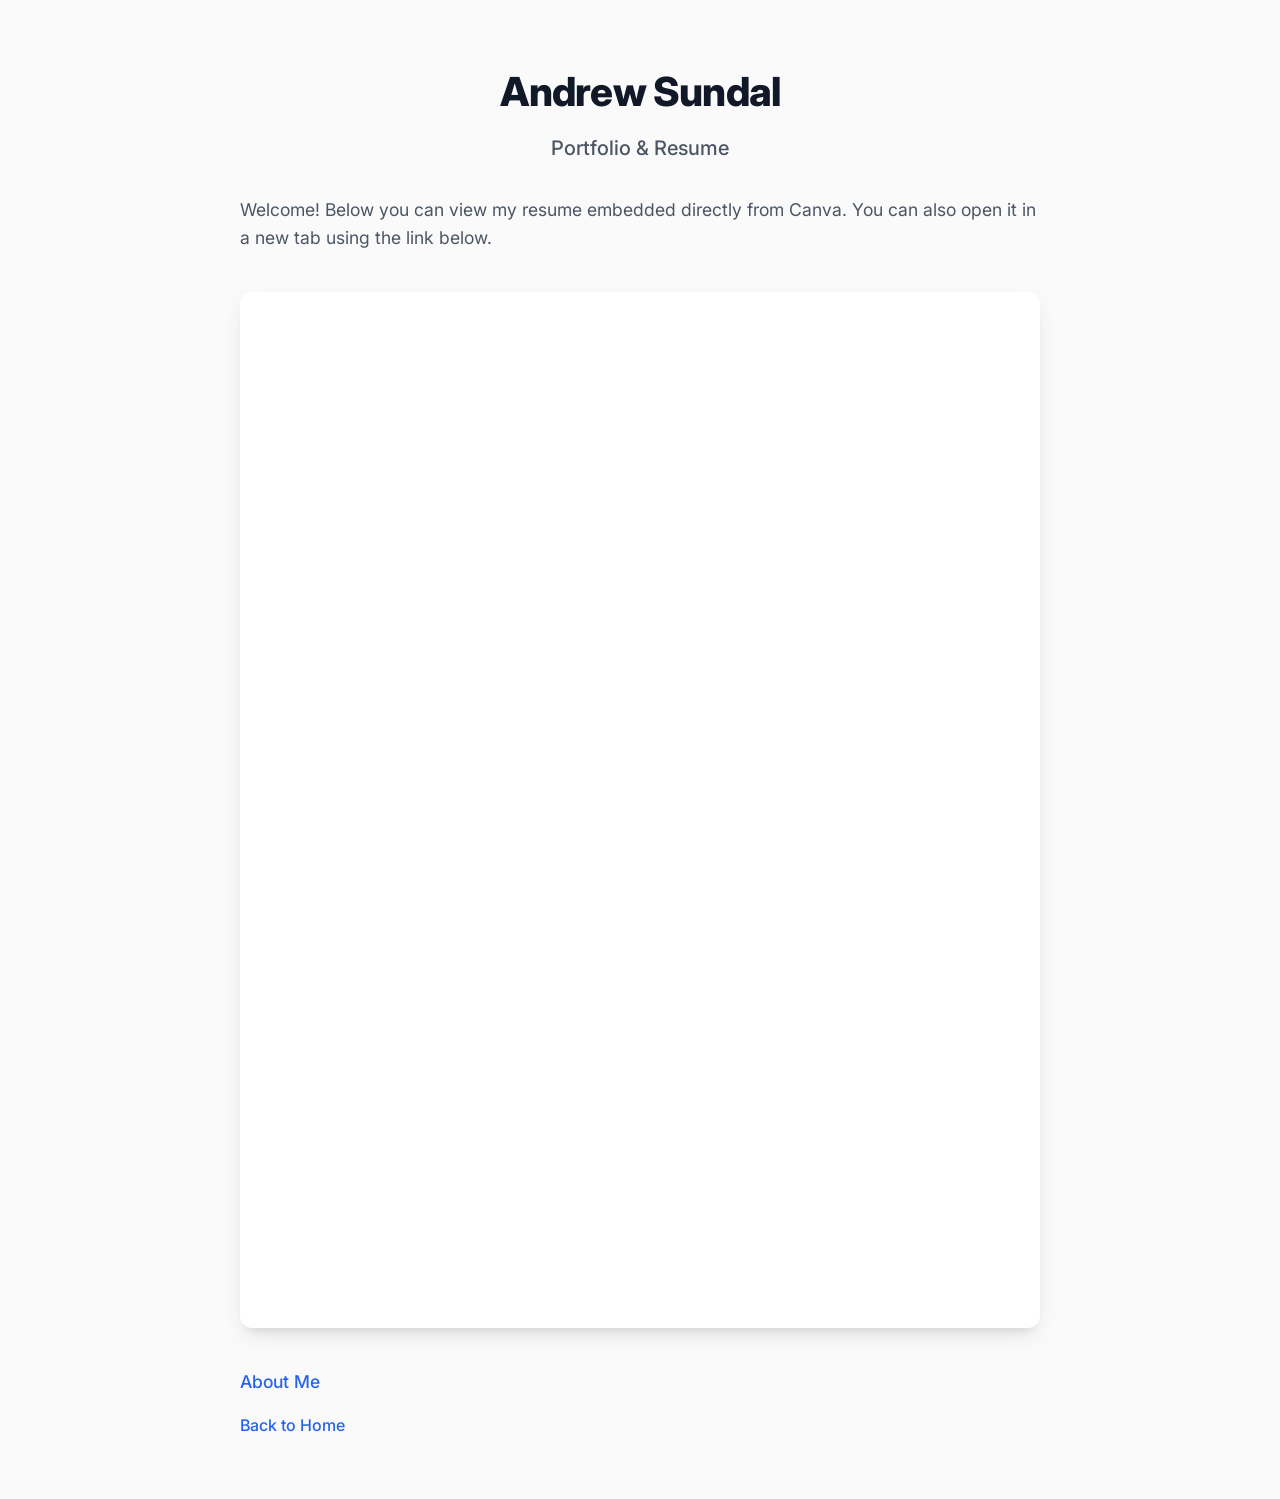
==== index.html @ 56c09aaf "Antigravity 1 Antigravity update 1" ====
<!DOCTYPE html>
<html lang="en">

<head>
  <meta charset="UTF-8">
  <meta name="viewport" content="width=device-width, initial-scale=1.0">
  <title>Andrew Sundal — Portfolio & Resume</title>
  <link rel="stylesheet" href="styles.css">
</head>

<body>
  <h1>Andrew Sundal</h1>
  <h2>Portfolio & Resume</h2>
  <p>Welcome! Below you can view my resume embedded directly from Canva. You can also open it in a new tab using the
    link below.</p>

  <div class="embed-container">
    <iframe loading="lazy" src="https://www.canva.com/design/DAF5tC8785g/SHAB0DHTkrB0D-2vWpqKAg/view?embed"
      allowfullscreen="allowfullscreen" allow="fullscreen">
    </iframe>
  </div>

  <p><a href="about.html">About Me</a></p>
  <a href="index.html">Back to Home</a>
</body>

</html>
---- styles.css ----
@import url('https://fonts.googleapis.com/css2?family=Inter:wght@400;500;600;800&display=swap');

:root {
  --primary: #2563eb;
  --primary-hover: #1d4ed8;
  --bg-color: #fafafa;
  --text-main: #1f2937;
  --text-muted: #4b5563;
}

body {
  font-family: 'Inter', system-ui, -apple-system, sans-serif;
  background-color: var(--bg-color);
  color: var(--text-main);
  max-width: 800px;
  margin: 60px auto;
  padding: 0 24px;
  line-height: 1.6;
}

h1 {
  font-size: 2.5rem;
  font-weight: 800;
  text-align: center;
  margin-bottom: 0.5rem;
  color: #111827;
  letter-spacing: -0.02em;
}

h2 {
  font-size: 1.25rem;
  font-weight: 500;
  text-align: center;
  color: var(--text-muted);
  margin-top: 0;
  margin-bottom: 2rem;
}

p {
  color: var(--text-muted);
  font-size: 1.1rem;
}

a {
  color: var(--primary);
  text-decoration: none;
  font-weight: 500;
  transition: color 0.2s ease;
}

a:hover {
  color: var(--primary-hover);
  text-decoration: underline;
}

/* Resume iFrame Container */
.embed-container {
  position: relative;
  width: 100%;
  height: 0;
  padding-top: 129.4118%;
  box-shadow: 0 10px 25px -5px rgba(0, 0, 0, 0.1), 0 8px 10px -6px rgba(0, 0, 0, 0.1);
  border-radius: 12px;
  overflow: hidden;
  margin: 40px 0;
  background: white;
}

.embed-container iframe {
  position: absolute;
  width: 100%;
  height: 100%;
  top: 0;
  left: 0;
  border: none;
}

.resume-link {
  text-align: center;
  margin-top: 20px;
}

/* Interactive Canvas from about.html */
#canvas {
  position: fixed;
  top: 0;
  left: 0;
  width: 100vw;
  height: 100vh;
  z-index: -1;
  pointer-events: auto;
}
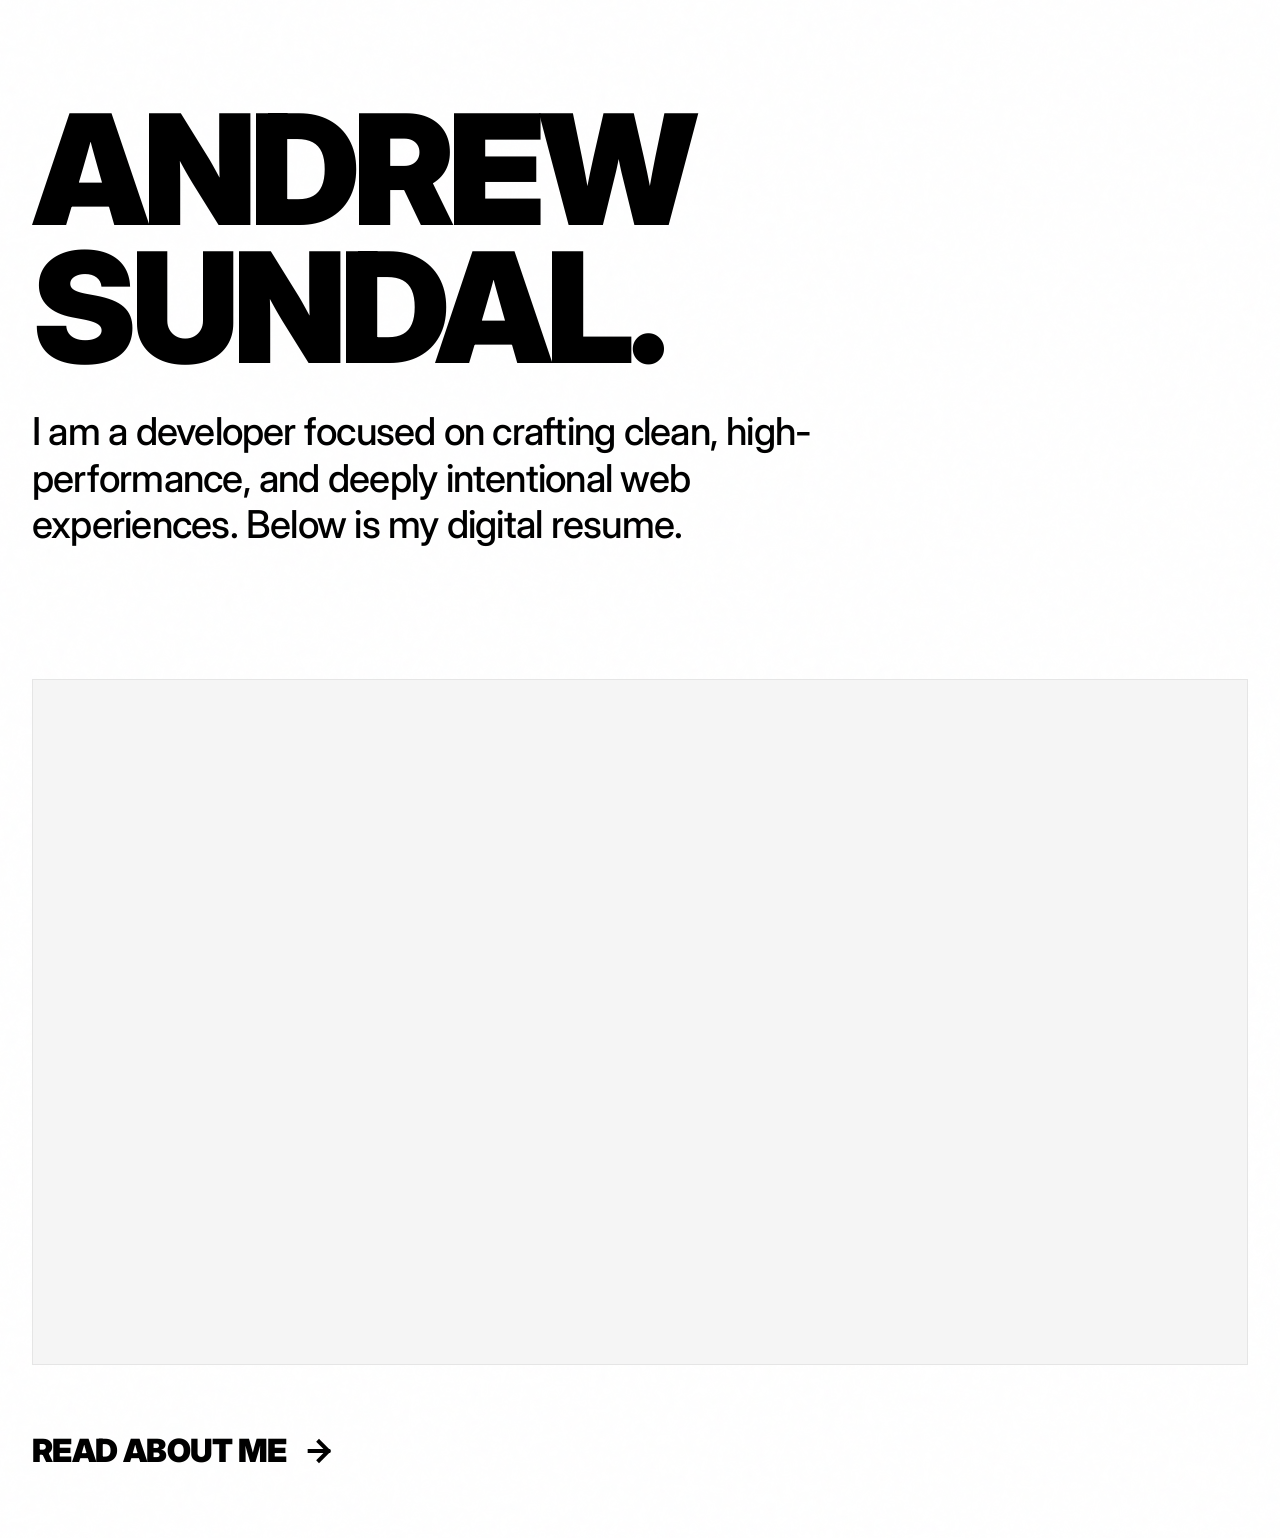
==== commit 40c0dba7: "anthropic chatbot" ====
--- a/index.html
+++ b/index.html
@@ -4,24 +4,46 @@
 <head>
   <meta charset="UTF-8">
   <meta name="viewport" content="width=device-width, initial-scale=1.0">
-  <title>Andrew Sundal — Portfolio & Resume</title>
+  <title>Andrew Sundal / Portfolio</title>
   <link rel="stylesheet" href="styles.css">
 </head>
 
 <body>
-  <h1>Andrew Sundal</h1>
-  <h2>Portfolio & Resume</h2>
-  <p>Welcome! Below you can view my resume embedded directly from Canva. You can also open it in a new tab using the
-    link below.</p>
 
-  <div class="embed-container">
-    <iframe loading="lazy" src="https://www.canva.com/design/DAF5tC8785g/SHAB0DHTkrB0D-2vWpqKAg/view?embed"
-      allowfullscreen="allowfullscreen" allow="fullscreen">
-    </iframe>
-  </div>
+  <main class="container">
 
-  <p><a href="about.html">About Me</a></p>
-  <a href="index.html">Back to Home</a>
+    <!-- Hero / Editorial Header -->
+    <header class="animate-reveal">
+      <h1>Andrew<br>Sundal.</h1>
+      <p class="intro-text">
+        I am a developer focused on crafting clean, high-performance, and deeply intentional web experiences. Below is
+        my digital resume.
+      </p>
+    </header>
+
+    <!-- Resume Presentation -->
+    <section class="animate-reveal delay-1">
+      <div class="embed-container">
+        <iframe loading="lazy" src="https://www.canva.com/design/DAF5tC8785g/SHAB0DHTkrB0D-2vWpqKAg/view?embed"
+          allowfullscreen="allowfullscreen" allow="fullscreen">
+        </iframe>
+      </div>
+    </section>
+
+    <!-- Navigation -->
+    <nav class="animate-reveal delay-2">
+      <a href="about.html" class="nav-link">
+        Read About Me
+        <svg width="32" height="32" viewBox="0 0 24 24" fill="none" stroke="currentColor" stroke-width="3"
+          stroke-linecap="square" stroke-linejoin="miter">
+          <line x1="5" y1="12" x2="19" y2="12"></line>
+          <polyline points="12 5 19 12 12 19"></polyline>
+        </svg>
+      </a>
+    </nav>
+
+  </main>
+
 </body>
 
 </html>
--- a/styles.css
+++ b/styles.css
@@ -1,69 +1,136 @@
-@import url('https://fonts.googleapis.com/css2?family=Inter:wght@400;500;600;800&display=swap');
+@import url('https://fonts.googleapis.com/css2?family=Inter:wght@400;500;700;900&display=swap');
 
 :root {
-  --primary: #2563eb;
-  --primary-hover: #1d4ed8;
-  --bg-color: #fafafa;
-  --text-main: #1f2937;
-  --text-muted: #4b5563;
+  /* Minimal Light Theme Palette */
+  --bg-main: #ffffff;
+  --text-main: #000000;
+  --text-muted: #666666;
+
+  /* Brand/Accent Colors */
+  --accent-primary: #ff3366;
+  /* Sharp neon pink/red accent */
+
+  /* Typography */
+  --font-main: 'Inter', system-ui, sans-serif;
+}
+
+* {
+  box-sizing: border-box;
+  margin: 0;
+  padding: 0;
 }
 
 body {
-  font-family: 'Inter', system-ui, -apple-system, sans-serif;
-  background-color: var(--bg-color);
+  font-family: var(--font-main);
+  background-color: var(--bg-main);
   color: var(--text-main);
-  max-width: 800px;
-  margin: 60px auto;
-  padding: 0 24px;
-  line-height: 1.6;
+  line-height: 1.4;
+  min-height: 100vh;
+  position: relative;
+  overflow-x: hidden;
+  /* Very subtle noise texture for an editorial paper feel */
+  background-image: url("data:image/svg+xml,%3Csvg viewBox='0 0 200 200' xmlns='http://www.w3.org/2000/svg'%3E%3Cfilter id='noiseFilter'%3E%3CfeTurbulence type='fractalNoise' baseFrequency='0.65' numOctaves='3' stitchTiles='stitch'/%3E%3C/filter%3E%3Crect width='100%25' height='100%25' filter='url(%23noiseFilter)' opacity='0.02'/%3E%3C/svg%3E");
+}
+
+/* Typography */
+h1,
+h2,
+h3 {
+  font-weight: 900;
+  letter-spacing: -0.04em;
+  text-transform: uppercase;
 }
 
 h1 {
-  font-size: 2.5rem;
-  font-weight: 800;
-  text-align: center;
-  margin-bottom: 0.5rem;
-  color: #111827;
-  letter-spacing: -0.02em;
+  font-size: clamp(4rem, 12vw, 10rem);
+  line-height: 0.9;
+  margin-bottom: 2rem;
+  word-wrap: break-word;
+  hyphens: auto;
 }
 
 h2 {
-  font-size: 1.25rem;
-  font-weight: 500;
-  text-align: center;
+  font-size: clamp(1.5rem, 3vw, 2.5rem);
+  font-weight: 700;
   color: var(--text-muted);
-  margin-top: 0;
-  margin-bottom: 2rem;
+  margin-bottom: 1rem;
+  letter-spacing: -0.02em;
+  text-transform: none;
 }
 
 p {
   color: var(--text-muted);
-  font-size: 1.1rem;
+  font-size: clamp(1rem, 1.5vw, 1.25rem);
+  max-width: 60ch;
+  margin-bottom: 2rem;
 }
 
 a {
-  color: var(--primary);
+  color: var(--text-main);
   text-decoration: none;
-  font-weight: 500;
-  transition: color 0.2s ease;
+  font-weight: 700;
+  position: relative;
+  display: inline-block;
 }
 
-a:hover {
-  color: var(--primary-hover);
-  text-decoration: underline;
+a::after {
+  content: '';
+  position: absolute;
+  width: 100%;
+  transform: scaleX(0);
+  height: 2px;
+  bottom: 0;
+  left: 0;
+  background-color: var(--accent-primary);
+  transform-origin: bottom right;
+  transition: transform 0.25s cubic-bezier(0.86, 0, 0.07, 1);
 }
 
-/* Resume iFrame Container */
+a:hover::after {
+  transform: scaleX(1);
+  transform-origin: bottom left;
+}
+
+/* Layout - Minimal Editorial */
+.container {
+  max-width: 1400px;
+  margin: 0 auto;
+  padding: 4rem 2rem;
+  display: flex;
+  flex-direction: column;
+  gap: 4rem;
+}
+
+/* Sections */
+header {
+  margin-top: 4vh;
+  margin-bottom: 4vh;
+}
+
+.intro-text {
+  font-size: clamp(1.5rem, 3vw, 2.5rem);
+  line-height: 1.2;
+  color: var(--text-main);
+  max-width: 800px;
+  font-weight: 500;
+  letter-spacing: -0.02em;
+}
+
+/* Minimal Resume Container */
 .embed-container {
   position: relative;
   width: 100%;
   height: 0;
-  padding-top: 129.4118%;
-  box-shadow: 0 10px 25px -5px rgba(0, 0, 0, 0.1), 0 8px 10px -6px rgba(0, 0, 0, 0.1);
-  border-radius: 12px;
-  overflow: hidden;
-  margin: 40px 0;
-  background: white;
+  padding-top: 56.25%;
+  /* 16:9 Aspect Ratio */
+  min-height: 400px;
+  background: #f5f5f5;
+  border: 1px solid #e5e5e5;
+  transition: transform 0.4s cubic-bezier(0.16, 1, 0.3, 1);
+}
+
+.embed-container:hover {
+  transform: scale(1.02);
 }
 
 .embed-container iframe {
@@ -75,9 +142,15 @@
   border: none;
 }
 
-.resume-link {
-  text-align: center;
-  margin-top: 20px;
+/* Navigation Link Override */
+.nav-link {
+  font-size: 2rem;
+  font-weight: 900;
+  text-transform: uppercase;
+  letter-spacing: -0.02em;
+  display: inline-flex;
+  align-items: center;
+  gap: 1rem;
 }
 
 /* Interactive Canvas from about.html */
@@ -89,4 +162,31 @@
   height: 100vh;
   z-index: -1;
   pointer-events: auto;
+  opacity: 0.8;
 }
+
+/* Sharp Reveal Animations */
+@keyframes slideUp {
+  from {
+    opacity: 0;
+    transform: translateY(40px);
+  }
+
+  to {
+    opacity: 1;
+    transform: translateY(0);
+  }
+}
+
+.animate-reveal {
+  animation: slideUp 0.8s cubic-bezier(0.16, 1, 0.3, 1) forwards;
+  opacity: 0;
+}
+
+.delay-1 {
+  animation-delay: 0.1s;
+}
+
+.delay-2 {
+  animation-delay: 0.2s;
+}
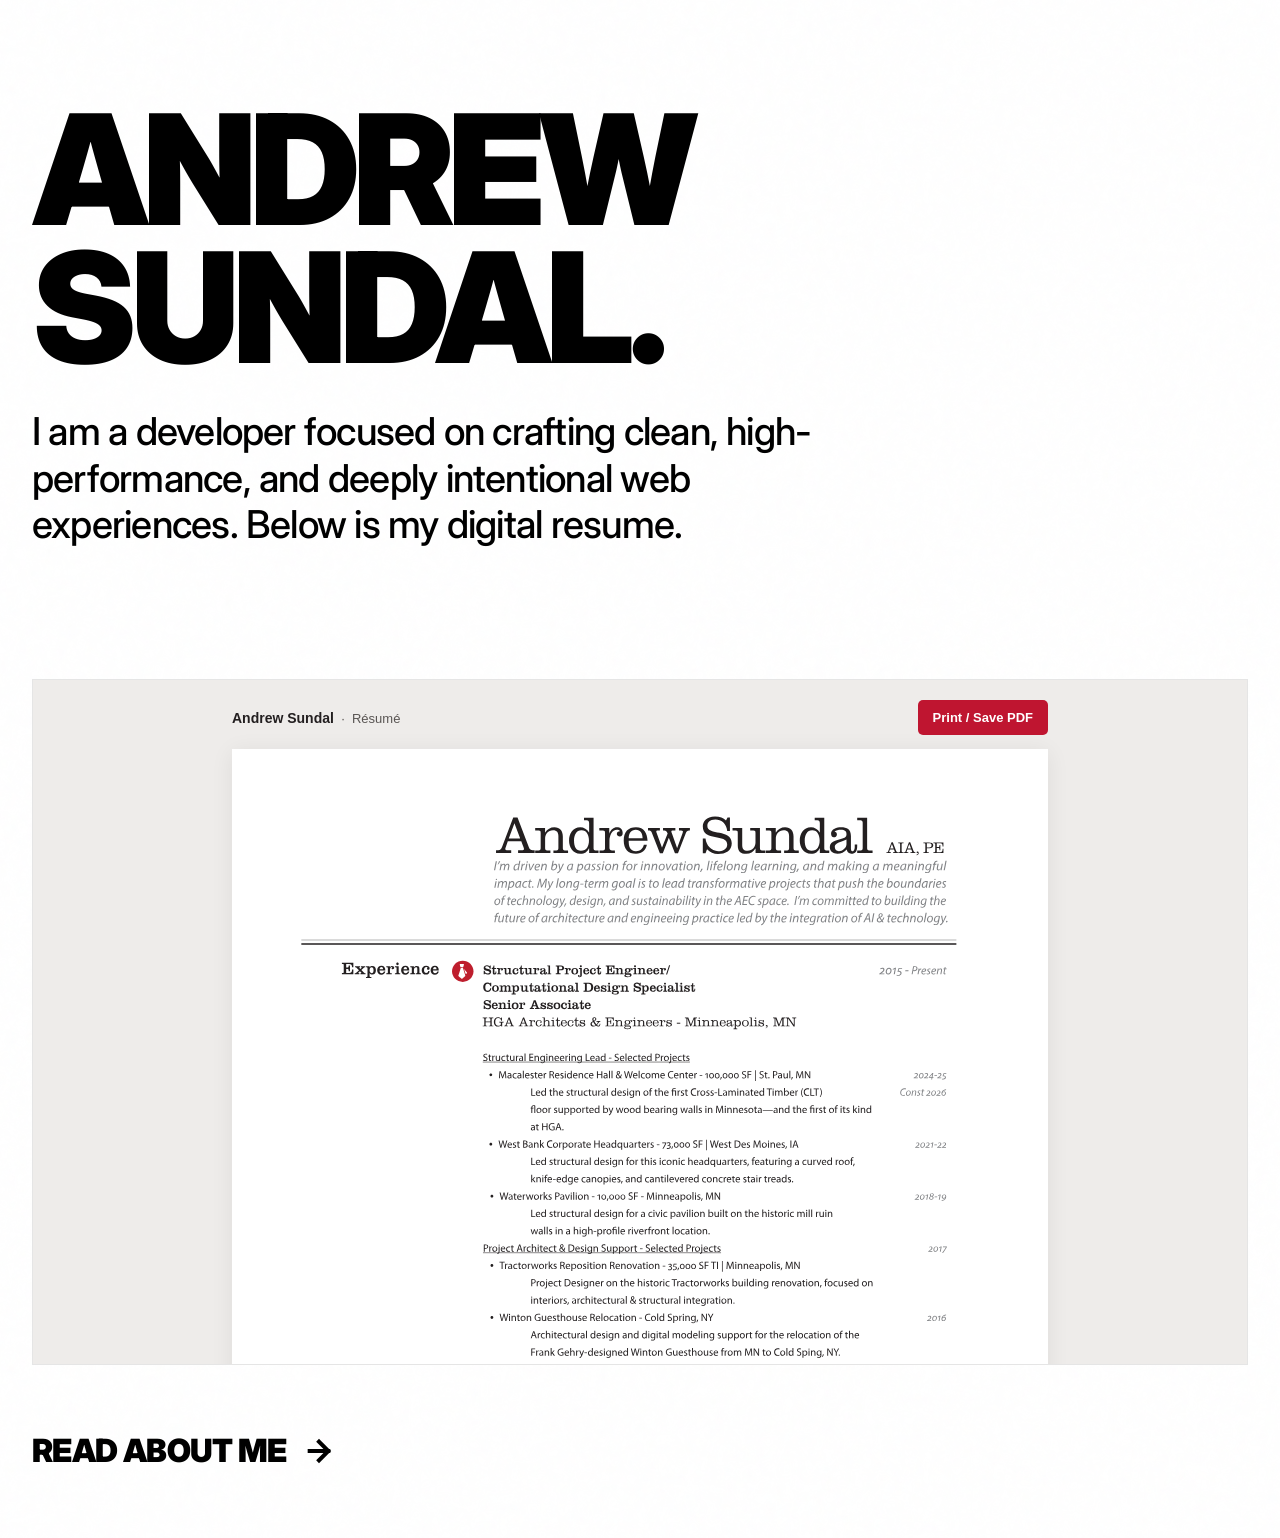
==== commit dad4bb75: "Replace Canva resume with HTML resume" ====
--- a/index.html
+++ b/index.html
@@ -24,8 +24,7 @@
     <!-- Resume Presentation -->
     <section class="animate-reveal delay-1">
       <div class="embed-container">
-        <iframe loading="lazy" src="https://www.canva.com/design/DAF5tC8785g/SHAB0DHTkrB0D-2vWpqKAg/view?embed"
-          allowfullscreen="allowfullscreen" allow="fullscreen">
+        <iframe loading="lazy" src="ASundal_Resume_2025.html" title="Andrew Sundal résumé">
         </iframe>
       </div>
     </section>
@@ -46,4 +45,4 @@
 
 </body>
 
-</html>+</html>
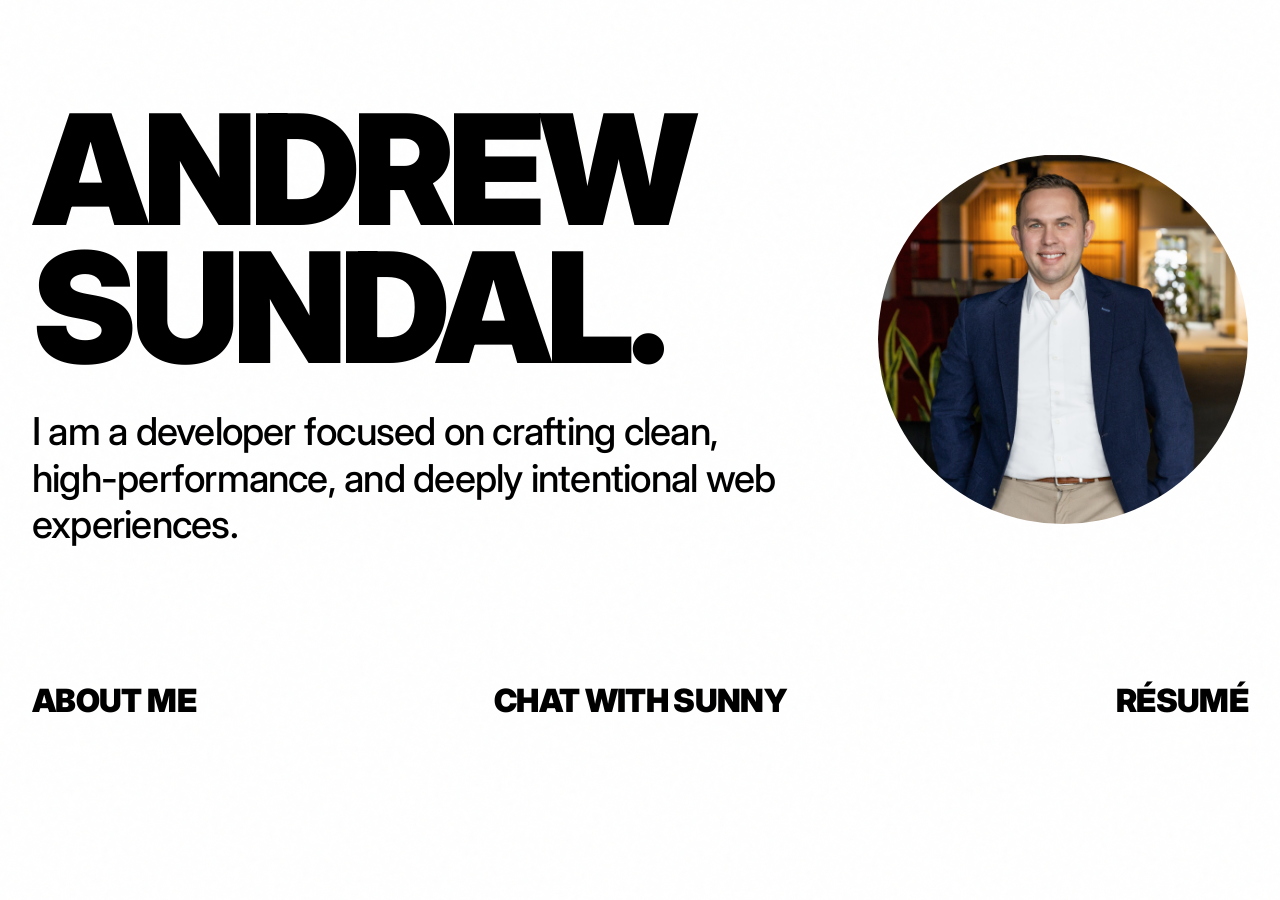
==== commit 7924a494: "Redesign homepage navigation and add portrait" ====
--- a/index.html
+++ b/index.html
@@ -13,32 +13,21 @@
   <main class="container">
 
     <!-- Hero / Editorial Header -->
-    <header class="animate-reveal">
-      <h1>Andrew<br>Sundal.</h1>
-      <p class="intro-text">
-        I am a developer focused on crafting clean, high-performance, and deeply intentional web experiences. Below is
-        my digital resume.
-      </p>
+    <header class="hero animate-reveal">
+      <div class="hero-copy">
+        <h1>Andrew<br>Sundal.</h1>
+        <p class="intro-text">
+          I am a developer focused on crafting clean, high-performance, and deeply intentional web experiences.
+        </p>
+      </div>
+      <img class="hero-portrait" src="andrew-sundal.png" alt="Portrait of Andrew Sundal">
     </header>
 
-    <!-- Resume Presentation -->
-    <section class="animate-reveal delay-1">
-      <div class="embed-container">
-        <iframe loading="lazy" src="ASundal_Resume_2025.html" title="Andrew Sundal résumé">
-        </iframe>
-      </div>
-    </section>
-
     <!-- Navigation -->
-    <nav class="animate-reveal delay-2">
-      <a href="about.html" class="nav-link">
-        Read About Me
-        <svg width="32" height="32" viewBox="0 0 24 24" fill="none" stroke="currentColor" stroke-width="3"
-          stroke-linecap="square" stroke-linejoin="miter">
-          <line x1="5" y1="12" x2="19" y2="12"></line>
-          <polyline points="12 5 19 12 12 19"></polyline>
-        </svg>
-      </a>
+    <nav class="home-navigation animate-reveal delay-1" aria-label="Primary navigation">
+      <a href="about.html" class="nav-link">About Me</a>
+      <a href="sunny.html" class="nav-link">Chat with Sunny</a>
+      <a href="ASundal_Resume_2025.html" class="nav-link">Résumé</a>
     </nav>
 
   </main>
--- a/styles.css
+++ b/styles.css
@@ -107,6 +107,27 @@
   margin-bottom: 4vh;
 }
 
+.hero {
+  display: grid;
+  grid-template-columns: minmax(0, 1.35fr) minmax(280px, 0.65fr);
+  align-items: center;
+  gap: clamp(2rem, 6vw, 6rem);
+}
+
+.hero-copy h1 {
+  margin-bottom: 2rem;
+}
+
+.hero-portrait {
+  width: min(100%, 460px);
+  aspect-ratio: 1;
+  justify-self: end;
+  object-fit: cover;
+  object-position: center 20%;
+  border-radius: 50%;
+  filter: grayscale(12%);
+}
+
 .intro-text {
   font-size: clamp(1.5rem, 3vw, 2.5rem);
   line-height: 1.2;
@@ -114,32 +135,6 @@
   max-width: 800px;
   font-weight: 500;
   letter-spacing: -0.02em;
-}
-
-/* Minimal Resume Container */
-.embed-container {
-  position: relative;
-  width: 100%;
-  height: 0;
-  padding-top: 56.25%;
-  /* 16:9 Aspect Ratio */
-  min-height: 400px;
-  background: #f5f5f5;
-  border: 1px solid #e5e5e5;
-  transition: transform 0.4s cubic-bezier(0.16, 1, 0.3, 1);
-}
-
-.embed-container:hover {
-  transform: scale(1.02);
-}
-
-.embed-container iframe {
-  position: absolute;
-  width: 100%;
-  height: 100%;
-  top: 0;
-  left: 0;
-  border: none;
 }
 
 /* Navigation Link Override */
@@ -151,6 +146,34 @@
   display: inline-flex;
   align-items: center;
   gap: 1rem;
+}
+
+.home-navigation {
+  display: grid;
+  grid-template-columns: repeat(3, 1fr);
+  gap: 2rem;
+  align-items: baseline;
+}
+
+.home-navigation .nav-link:nth-child(2) {
+  text-align: center;
+  justify-self: center;
+}
+
+.home-navigation .nav-link:last-child {
+  text-align: right;
+  justify-self: end;
+}
+
+.home-link {
+  position: fixed;
+  z-index: 100;
+  top: 1.5rem;
+  left: 2rem;
+  font-size: 0.8rem;
+  font-weight: 700;
+  letter-spacing: 0.12em;
+  text-transform: uppercase;
 }
 
 /* Interactive Canvas from about.html */
@@ -189,4 +212,36 @@
 
 .delay-2 {
   animation-delay: 0.2s;
-}+}
+
+@media (max-width: 760px) {
+  .container {
+    padding: 3rem 1.25rem;
+    gap: 3rem;
+  }
+
+  .hero {
+    grid-template-columns: 1fr;
+  }
+
+  .hero-portrait {
+    width: min(78vw, 380px);
+    justify-self: start;
+  }
+
+  .home-navigation {
+    grid-template-columns: 1fr;
+    gap: 1.25rem;
+  }
+
+  .home-navigation .nav-link:nth-child(2),
+  .home-navigation .nav-link:last-child {
+    text-align: left;
+    justify-self: start;
+  }
+
+  .home-link {
+    top: 1rem;
+    left: 1.25rem;
+  }
+}
